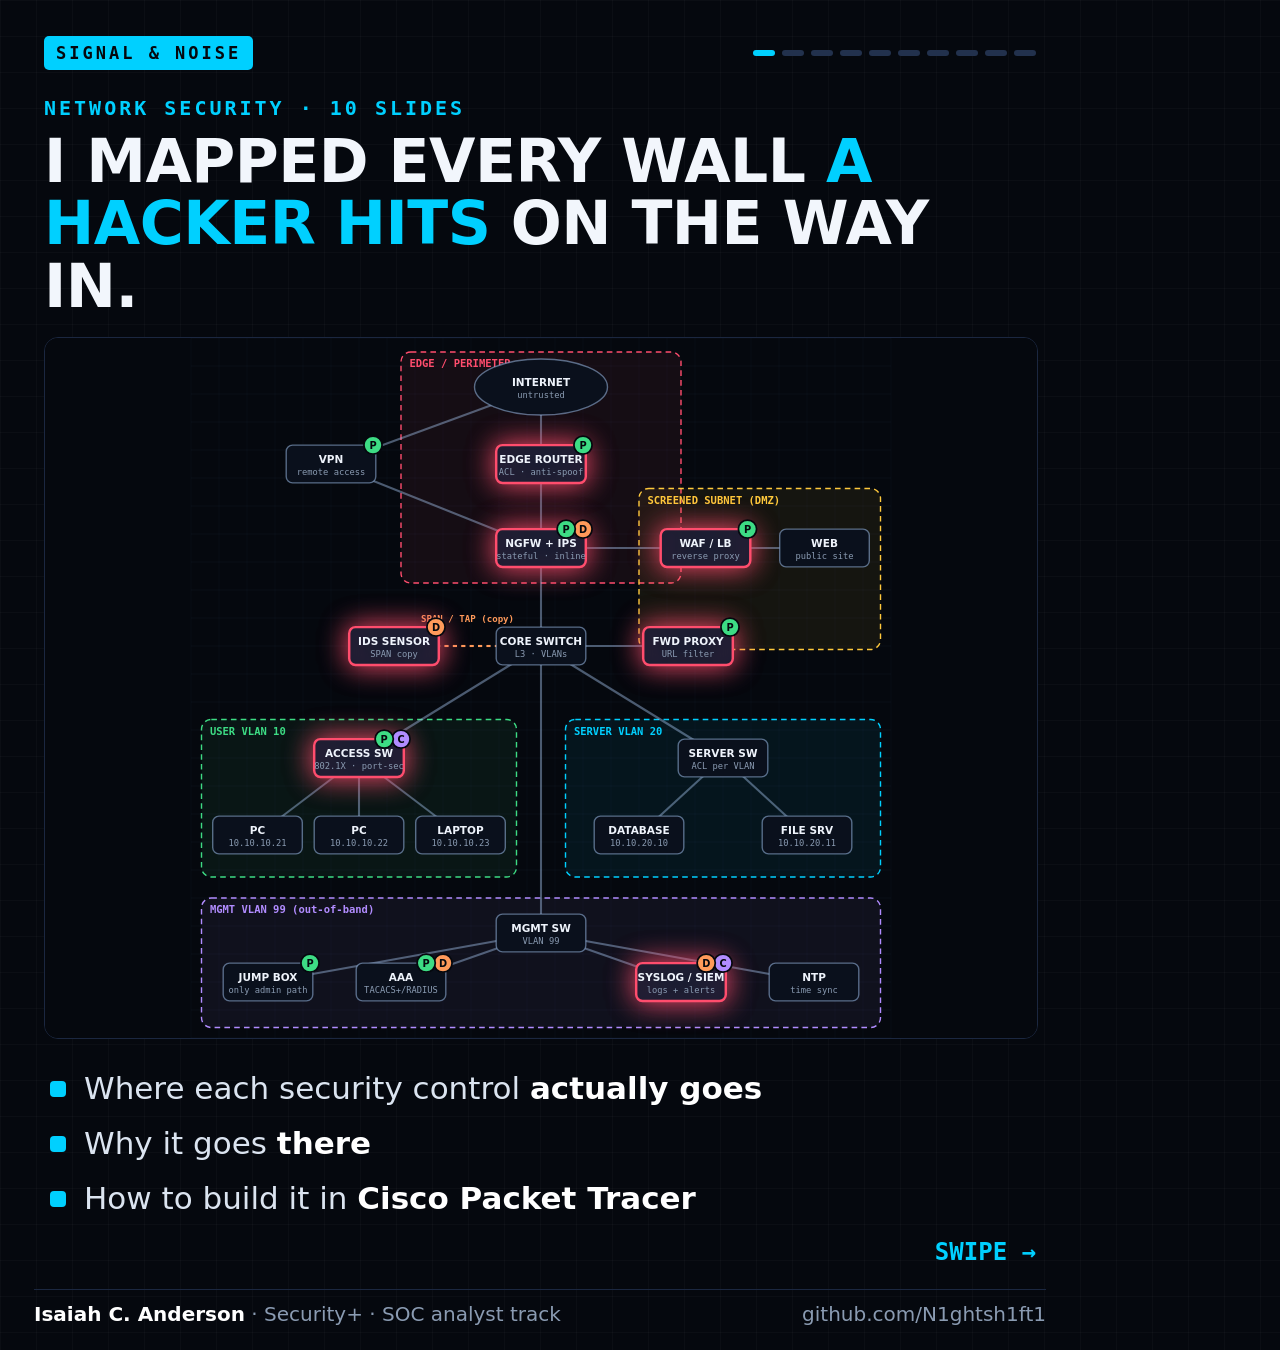
==== render/carousel.html @ 06aa24c0 "Add carousel and Gauntlet video renderers" ====
<!doctype html><html><head><meta charset="utf-8">
<link rel="stylesheet" href="frame.css">
<style>
body{width:1080px;height:1350px;--accent:#00d0ff}
.wrap{padding:36px 44px 0}
.top{display:flex;justify-content:space-between;align-items:center}
.series{font:700 17px "DejaVu Sans Mono",monospace;letter-spacing:3px;color:#05080e;background:var(--accent);padding:7px 12px;border-radius:5px}
.dots{display:flex;gap:7px}.dots i{width:22px;height:6px;border-radius:3px;background:#22314d}.dots i.on{background:var(--accent)}
.kicker{margin-top:26px;font:700 20px "DejaVu Sans Mono",monospace;letter-spacing:3px;color:var(--accent)}
h1{font:900 60px/1.04 "DejaVu Sans Condensed","DejaVu Sans",sans-serif;text-transform:uppercase;margin:10px 0 20px;letter-spacing:-.5px;color:#f2f6fc}
h1 em{font-style:normal;color:var(--accent)}
canvas{display:block;border:1.5px solid #1b2740;border-radius:14px}
ul{list-style:none;margin-top:22px}
li{font-size:31px;line-height:1.32;padding:7px 0 7px 40px;position:relative;color:#dbe4f0}
li:before{content:"";position:absolute;left:6px;top:20px;width:16px;height:16px;border-radius:4px;background:var(--accent)}
li b{color:#fff}
.rule{margin-top:18px;font:700 28px "DejaVu Sans Mono",monospace;color:#05080e;background:var(--accent);display:inline-block;padding:10px 18px;border-radius:8px}
.foot{font-size:20px}
.swipe{position:absolute;right:44px;bottom:84px;font:700 24px "DejaVu Sans Mono",monospace;color:var(--accent)}
.legend{display:grid;gap:22px;margin-top:30px}
.lg{display:flex;gap:26px;align-items:center;border:1.5px solid #1b2740;border-radius:16px;padding:26px 28px;background:rgba(12,18,32,.9)}
.lg .c{flex:none;width:92px;height:92px;border-radius:50%;display:flex;align-items:center;justify-content:center;font:900 50px "DejaVu Sans",sans-serif;color:#05080e}
.lg h3{font:800 36px "DejaVu Sans",sans-serif;color:#fff}.lg p{font-size:27px;color:#b9c6d8;margin-top:6px;line-height:1.3}
table{width:100%;border-collapse:collapse;margin-top:14px}
td{padding:14px 10px;border-bottom:1px solid #1b2740;font-size:28px;vertical-align:top}
td:first-child{color:#fff;font-weight:700;width:34%}
td code{font:23px "DejaVu Sans Mono",monospace;color:#7fe6ff}
pre{margin-top:22px;font:25px/1.5 "DejaVu Sans Mono",monospace;background:#03060c;border:1.5px solid #1b2740;border-radius:12px;padding:16px 20px;color:#cfe3ff}
pre .c{color:#6b7f9e}
.timeline{margin-top:26px;display:grid;gap:24px}
.ev{display:flex;gap:20px;align-items:flex-start;font-size:34px;line-height:1.32}
.ev span{flex:none;font:700 22px "DejaVu Sans Mono",monospace;color:#05080e;background:#ff4d6d;border-radius:6px;padding:6px 10px;margin-top:2px}
.ev.g span{background:#3ddc84}
.big{font:800 38px/1.25 "DejaVu Sans",sans-serif;color:#fff;margin-top:24px}
.tr{display:grid;grid-template-columns:1fr 70px 1fr;gap:16px 10px;align-items:center;margin-top:30px;font-size:32px}
.tr div{border:1.5px solid #1b2740;border-radius:10px;padding:18px 18px;background:rgba(12,18,32,.9)}
.tr .ar{border:0;background:none;text-align:center;color:var(--accent);font-size:34px;padding:0}
.tr .h{border:0;background:none;font:700 18px "DejaVu Sans Mono",monospace;letter-spacing:2px;color:#8a9bb2;padding:0}
.q{margin-top:30px;font:800 40px/1.2 "DejaVu Sans",sans-serif;color:var(--accent)}
.chain{display:flex;align-items:center;gap:8px;margin-top:30px}
.chain div{flex:1;text-align:center;border:2px solid #ff4d6d;border-radius:10px;padding:14px 6px;font:700 19px "DejaVu Sans Mono",monospace;color:#ffd0d8;background:rgba(60,8,20,.6)}
.chain i{color:#ff4d6d;font-style:normal;font-size:28px}
.chain .wall{flex:none;width:12px;align-self:stretch;background:repeating-linear-gradient(45deg,#3ddc84 0 8px,#05080e 8px 14px);border:0;padding:0;border-radius:3px}
.tip{margin-top:26px;border:2px dashed var(--accent);border-radius:12px;padding:18px 22px;font-size:28px;line-height:1.35}
.tip b{color:var(--accent)}
.cta{margin-top:30px;display:flex;gap:16px}.cta div{flex:1;border:1.5px solid #1b2740;border-radius:12px;padding:18px;font-size:26px;text-align:center;background:rgba(12,18,32,.9)}.cta b{display:block;font-size:40px;color:var(--accent)}
</style></head><body>
<div class="wrap" id="w"></div>
<div class="foot"><span><b>Isaiah C. Anderson</b> · Security+ · SOC analyst track</span><span>github.com/N1ghtsh1ft1</span></div>
<script src="../src/topology.js"></script>
<script>
const T=TOPO, ALL=Object.keys(T.N);
const S=[
 {kicker:'NETWORK SECURITY · 10 SLIDES', title:'I mapped every wall <em>a hacker hits</em> on the way in.', canvas:{h:700,o:{types:true,highlight:['edge','fw','waf','acc','ids','siem','proxy'],hiColor:'#ff4d6d'}},
  bullets:['Where each security control <b>actually goes</b>','Why it goes <b>there</b>','How to build it in <b>Cisco Packet Tracer</b>'], swipe:true},
 {kicker:'FIRST, THE 3 JOBS', title:'Every control does <em>one of three jobs.</em>', legend:true},
 {kicker:'LAYER 1 · THE EDGE', title:'Filter early. <em>Filter cheap.</em>', canvas:{h:560,o:{types:true,view:{x:90,y:10,w:820,h:350},show:['inet','vpn','edge','fw'],zones:['edge'],highlight:['edge','vpn'],hiColor:'#ff4d6d',badges:{edge:{t:'DROP spoofed 10.x',c:'#ff4d6d'}}}},
  bullets:['The <b>edge router ACL</b> drops obvious junk first: packets from outside claiming to be <b>private IPs</b>, ports you never use.','<b>VPN</b> lands remote users <b>at the firewall</b>, not straight inside.'], rule:'Cheap filter before the expensive one.'},
 {kicker:'LAYER 2 · FIREWALL + IPS', title:'Inline means <em>it can say no.</em>', canvas:{h:560,o:{types:true,view:{x:90,y:110,w:820,h:400},show:['edge','fw','core','ids','vpn'],zones:['edge'],highlight:['fw'],hiColor:'#3ddc84',badges:{fw:{t:'traffic goes THROUGH',c:'#3ddc84'},ids:{t:'sees a COPY',c:'#ff9a5a'}}}},
  bullets:['<b>IPS = inline</b>. Traffic passes through it, so it can block.','<b>IDS = passive</b>. It watches a SPAN/TAP copy. It alerts, it can’t block.','If the inline box dies: <b>fail-closed</b> (security wins) or <b>fail-open</b> (uptime wins)?']},
 {kicker:'LAYER 3 · SCREENED SUBNET', title:'Public stuff <em>never sits inside.</em>', canvas:{h:540,o:{types:true,view:{x:400,y:180,w:600,h:300},show:['fw','waf','web','core'],zones:['dmz'],highlight:['waf','web'],hiColor:'#ffc93c',badges:{waf:{t:'blocks SQLi / XSS',c:'#ffc93c'}}}},
  bullets:['Anything the internet can reach goes in the <b>DMZ</b>.','The <b>WAF</b> reads web requests, not just ports.','If the web server gets owned, the attacker is <b>stuck in the DMZ</b>, not in your network.']},
 {kicker:'LAYER 4 · INSIDE', title:'No ID, <em>no network.</em>', canvas:{h:560,o:{types:true,view:{x:0,y:400,w:1000,h:390},show:['core','acc','pc1','pc2','pc3','dist','db','file','proxy'],zones:['users','servers'],highlight:['acc','proxy','dist'],hiColor:'#3ddc84',badges:{acc:{t:'802.1X at the port',c:'#3ddc84'},proxy:{t:'stops calls home',c:'#3ddc84'}}}},
  bullets:['<b>NAC / 802.1X</b> checks devices at the switch port. Unknown laptop goes to a quarantine VLAN.','<b>VLANs + ACLs</b> keep users away from servers.','The <b>forward proxy</b> controls what goes <b>out</b> (malware calling home).']},
 {kicker:'LAYER 5 · THE WATCHERS', title:'Detection needs <em>its own lane.</em>', canvas:{h:540,o:{types:true,view:{x:0,y:400,w:1000,h:600},show:['core','ids','msw','jump','aaa','siem','ntp'],zones:['mgmt'],highlight:['ids','siem','jump'],hiColor:'#b18cff'}},
  bullets:['<b>IDS + SIEM</b> collect and correlate. SIEM can also <b>auto-isolate</b> a host (corrective).','<b>Mgmt VLAN</b>: admins only get in through the <b>jump box</b>, logged by <b>AAA</b>.','<b>NTP</b> matters: if clocks disagree, you can’t rebuild the timeline.']},
 {kicker:'REAL STORY · TARGET, 2013', title:'One vendor login. <em>40M cards.</em>', story:true},
 {kicker:'BUILD IT · CISCO PACKET TRACER', title:'Your lab, <em>layer by layer.</em>', pt:true},
 {kicker:'TRADER’S TRANSLATION', title:'Defense in depth = <em>risk management.</em>', trade:true}
];
const n=+new URLSearchParams(location.search).get('s')||1, s=S[n-1], w=document.getElementById('w');
let h=`<div class="top"><span class="series">SIGNAL &amp; NOISE</span><div class="dots">${S.map((_,i)=>`<i class="${i<n?'on':''}"></i>`).join('')}</div></div>
<div class="kicker">${s.kicker}</div><h1>${s.title}</h1>`;
if(s.canvas) h+=`<canvas id="cv" width="992" height="${s.canvas.h}"></canvas>`;
if(s.legend) h+=`<div class="legend">
 <div class="lg"><div class="c" style="background:#3ddc84">P</div><div><h3>Preventive: stops it</h3><p>Firewall rule, ACL, 802.1X, WAF. The door is locked.</p></div></div>
 <div class="lg"><div class="c" style="background:#ff9a5a">D</div><div><h3>Detective: sees it</h3><p>IDS, SIEM, logs. The camera is recording.</p></div></div>
 <div class="lg"><div class="c" style="background:#b18cff">C</div><div><h3>Corrective: fixes it</h3><p>Quarantine VLAN, auto-isolate, restore from backup. Someone changes the locks.</p></div></div></div>
 <div class="big">Weak networks pick one. Strong networks <span style="color:var(--accent)">layer all three</span>. Watch for the P / D / C tags on every slide.</div>`;
if(s.bullets) h+=`<ul>${s.bullets.map(b=>`<li>${b}</li>`).join('')}</ul>`;
if(s.rule) h+=`<div class="rule">${s.rule}</div>`;
if(s.story) h+=`<div class="timeline">
 <div class="ev"><span>STEP 1</span><div>Attackers phish an <b>HVAC contractor</b> and steal its login to Target’s vendor portal.</div></div>
 <div class="ev"><span>STEP 2</span><div>From there they move across the network to the <b>checkout registers</b>. Vendor access wasn’t walled off.</div></div>
 <div class="ev"><span>STEP 3</span><div>Card-stealing malware runs on registers. Security tools <b>raise alerts</b>, but nobody acts in time.</div></div>
 <div class="ev"><span>RESULT</span><div>About <b>40 million cards</b> stolen, plus data on up to 70 million people.</div></div></div>
 <div class="big" style="font-size:34px">Two fixes: <span style="color:#3ddc84">segment vendor access</span> (preventive) and <span style="color:#ff9a5a">make sure someone answers the alerts</span> (detective needs a human).</div>
 <div class="chain"><div>HVAC<br>VENDOR</div><i>→</i><div>VENDOR<br>PORTAL</div><span class="wall"></span><i>→</i><div>INTERNAL<br>NETWORK</div><i>→</i><div>CHECKOUT<br>REGISTERS</div></div>
 <div style="font-size:24px;color:#8a9bb2;margin-top:10px">Green line = where a segment wall should have stopped them.</div>`;
if(s.pt) h+=`<table>
 <tr><td>Edge ACL</td><td>ISR router: <code>ip access-list extended EDGE-IN</code></td></tr>
 <tr><td>Firewall</td><td>ASA 5506-X: <code>nameif</code> + <code>security-level</code></td></tr>
 <tr><td>IDS</td><td>Sniffer device on the core link</td></tr>
 <tr><td>NAC stand-in</td><td>2960 switch: <code>port-security</code></td></tr>
 <tr><td>AAA · Syslog · NTP</td><td>Server device, turn on each service</td></tr></table>
<pre><span class="c">! drop spoofed private IPs at the edge</span>
deny ip 10.0.0.0 0.255.255.255 any
deny ip 192.168.0.0 0.0.255.255 any
permit ip any any
<span class="c">! one device per access port</span>
switchport port-security maximum 1
switchport port-security violation shutdown</pre>
<div style="font-size:28px;color:#8a9bb2;margin-top:18px">Full step-by-step guide on my GitHub → signal-and-noise/labs</div>
 <div class="tip"><b>Try it:</b> switch Packet Tracer to <b>Simulation mode</b>, send a ping from outside with a 10.x source, and watch the edge router drop it.</div>`;
if(s.trade) h+=`<div class="tr">
 <div class="h">NETWORK</div><div class="h"></div><div class="h">TRADING</div>
 <div>Edge ACL drops junk</div><div class="ar">=</div><div>Pre-trade checklist skips bad setups</div>
 <div>Segmentation / VLANs</div><div class="ar">=</div><div>Position size per trade</div>
 <div>IDS / SIEM alerts</div><div class="ar">=</div><div>Price alerts + trade journal</div>
 <div>Auto-isolate a host</div><div class="ar">=</div><div>Stop-loss + daily loss limit</div></div>
 <div class="big" style="font-size:33px">No single layer is perfect. That’s the point. You stack them so one miss isn’t the end.</div>
 <div class="q">Small business, one budget: which layer do you buy first?</div>
 <div class="cta"><div><b>01</b>Comment your pick</div><div><b>02</b>Save for your next lab</div><div><b>03</b>Follow for the next layer</div></div>`;
if(s.swipe) h+=`<div class="swipe">SWIPE →</div>`;
w.innerHTML=h;
if(s.canvas){const c=document.getElementById('cv'); T.draw(c.getContext('2d'),c.width,c.height,s.canvas.o);}
document.body.style.setProperty('--accent',['#00d0ff','#00d0ff','#ff6b8a','#3ddc84','#ffc93c','#3ddc84','#b18cff','#ff4d6d','#00d0ff','#ffc93c'][n-1]);
window.TOTAL=S.length; window.done=true;
</script></body></html>
---- render/frame.css ----
*{box-sizing:border-box;margin:0;padding:0}
:root{--accent:#00d0ff}
body{background:#05080e;color:#dbe4f0;font-family:"DejaVu Sans Condensed","DejaVu Sans",sans-serif;overflow:hidden;position:relative;
 background-image:linear-gradient(rgba(255,255,255,.022) 1px,transparent 1px),linear-gradient(90deg,rgba(255,255,255,.022) 1px,transparent 1px);background-size:36px 36px}
.topbar{display:flex;justify-content:space-between;align-items:center;font:700 17px "DejaVu Sans Mono",monospace;letter-spacing:3px}
.series{color:#05080e;background:var(--accent);padding:7px 12px;border-radius:5px}
.no{color:var(--accent);border:1.5px solid var(--accent);padding:6px 12px;border-radius:5px}
.foot{position:absolute;left:34px;right:34px;bottom:24px;display:flex;justify-content:space-between;font-size:17px;color:#8a9bb2;border-top:1.5px solid #1b2740;padding-top:12px}
.foot b{color:#fff}
/* design-tool frame around the art */
.frame{position:relative;border:1.5px solid #22314d;border-radius:12px;overflow:hidden;background:#05080e;display:flex}
.frame .side{width:var(--side);flex:none;border-right:1.5px solid #1b2740;padding:16px 14px;font:13px "DejaVu Sans Mono",monospace;color:#8a9bb2;display:flex;flex-direction:column;gap:12px;background:rgba(8,12,22,.95)}
.frame .side h4{color:#fff;font:700 15px "DejaVu Sans Mono",monospace;letter-spacing:2px}
.frame .side .concept{color:var(--accent);font-size:13px;line-height:1.35}
.frame .side .blurb{font:italic 14px/1.45 "DejaVu Serif",serif;color:#b9c6d8}
.frame .kv{display:flex;justify-content:space-between;border-bottom:1px dashed #1b2740;padding:3px 0}
.frame .kv span:last-child{color:#e8eef8}
.frame .tags{display:flex;flex-wrap:wrap;gap:6px}
.frame .tags span{border:1px solid #33476b;border-radius:20px;padding:2px 8px;font-size:11.5px;color:#b9c6d8}
.frame .btns{display:flex;gap:6px;margin-top:auto}
.frame .btns span{flex:1;text-align:center;border:1px solid var(--accent);color:var(--accent);border-radius:5px;padding:5px 0;font-weight:700;letter-spacing:1px}
.frame .btns span.f{background:var(--accent);color:#05080e}
.frame .stage{position:relative;flex:1;display:flex;align-items:center;justify-content:center}
.frame canvas{display:block}
.frame .phase{position:absolute;left:12px;top:12px;font:700 14px "DejaVu Sans Mono",monospace;letter-spacing:2px;color:#05080e;background:var(--accent);padding:5px 9px;border-radius:4px}
.frame .seed{position:absolute;right:12px;top:12px;font:13px "DejaVu Sans Mono",monospace;color:#8a9bb2;background:rgba(5,8,14,.75);padding:4px 8px;border-radius:4px}
.frame .param{display:flex;flex-direction:column;gap:3px}
.frame .bar{height:4px;background:#1b2740;border-radius:2px;overflow:hidden}.frame .bar i{display:block;height:100%;background:var(--accent)}
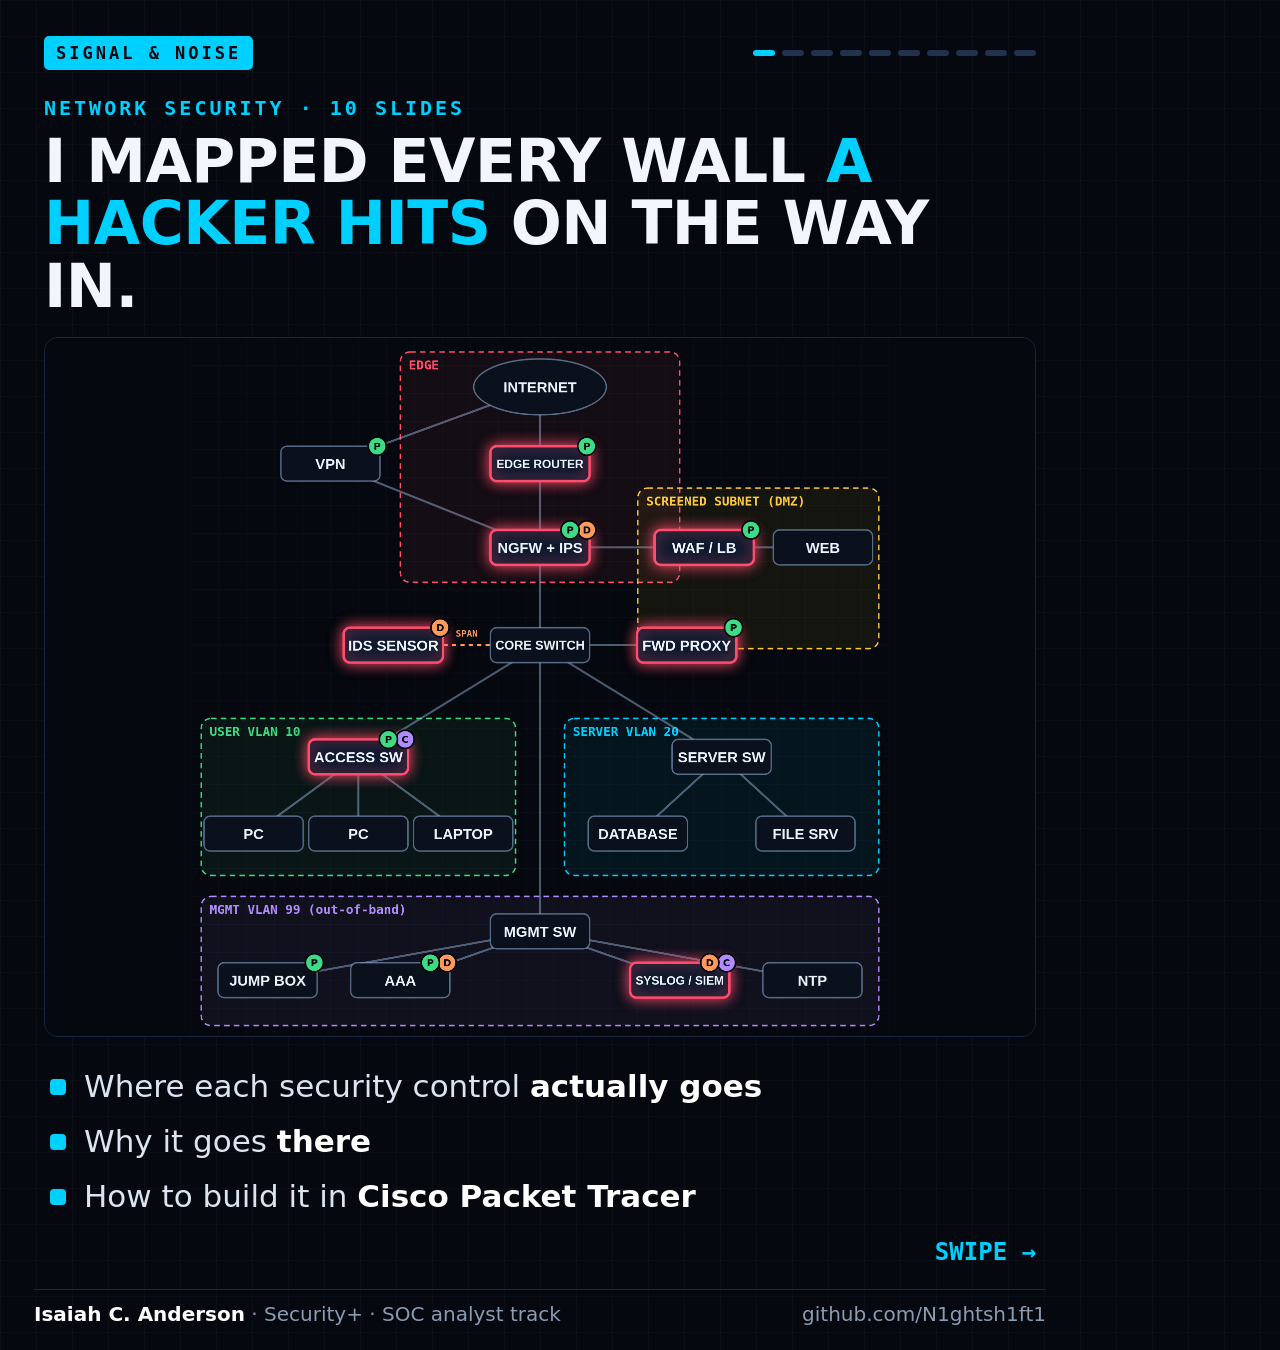
==== commit eb2f538b: "Add DARPA video renderer, 2x carousel render" ====
--- a/render/carousel.html
+++ b/render/carousel.html
@@ -51,7 +51,7 @@
 <script>
 const T=TOPO, ALL=Object.keys(T.N);
 const S=[
- {kicker:'NETWORK SECURITY · 10 SLIDES', title:'I mapped every wall <em>a hacker hits</em> on the way in.', canvas:{h:700,o:{types:true,highlight:['edge','fw','waf','acc','ids','siem','proxy'],hiColor:'#ff4d6d'}},
+ {kicker:'NETWORK SECURITY · 10 SLIDES', title:'I mapped every wall <em>a hacker hits</em> on the way in.', canvas:{h:700,o:{big:true,types:true,highlight:['edge','fw','waf','acc','ids','siem','proxy'],hiColor:'#ff4d6d'}},
   bullets:['Where each security control <b>actually goes</b>','Why it goes <b>there</b>','How to build it in <b>Cisco Packet Tracer</b>'], swipe:true},
  {kicker:'FIRST, THE 3 JOBS', title:'Every control does <em>one of three jobs.</em>', legend:true},
  {kicker:'LAYER 1 · THE EDGE', title:'Filter early. <em>Filter cheap.</em>', canvas:{h:560,o:{types:true,view:{x:90,y:10,w:820,h:350},show:['inet','vpn','edge','fw'],zones:['edge'],highlight:['edge','vpn'],hiColor:'#ff4d6d',badges:{edge:{t:'DROP spoofed 10.x',c:'#ff4d6d'}}}},
@@ -60,9 +60,9 @@
   bullets:['<b>IPS = inline</b>. Traffic passes through it, so it can block.','<b>IDS = passive</b>. It watches a SPAN/TAP copy. It alerts, it can’t block.','If the inline box dies: <b>fail-closed</b> (security wins) or <b>fail-open</b> (uptime wins)?']},
  {kicker:'LAYER 3 · SCREENED SUBNET', title:'Public stuff <em>never sits inside.</em>', canvas:{h:540,o:{types:true,view:{x:400,y:180,w:600,h:300},show:['fw','waf','web','core'],zones:['dmz'],highlight:['waf','web'],hiColor:'#ffc93c',badges:{waf:{t:'blocks SQLi / XSS',c:'#ffc93c'}}}},
   bullets:['Anything the internet can reach goes in the <b>DMZ</b>.','The <b>WAF</b> reads web requests, not just ports.','If the web server gets owned, the attacker is <b>stuck in the DMZ</b>, not in your network.']},
- {kicker:'LAYER 4 · INSIDE', title:'No ID, <em>no network.</em>', canvas:{h:560,o:{types:true,view:{x:0,y:400,w:1000,h:390},show:['core','acc','pc1','pc2','pc3','dist','db','file','proxy'],zones:['users','servers'],highlight:['acc','proxy','dist'],hiColor:'#3ddc84',badges:{acc:{t:'802.1X at the port',c:'#3ddc84'},proxy:{t:'stops calls home',c:'#3ddc84'}}}},
+ {kicker:'LAYER 4 · INSIDE', title:'No ID, <em>no network.</em>', canvas:{h:560,o:{big:true,types:true,view:{x:0,y:400,w:1000,h:390},show:['core','acc','pc1','pc2','pc3','dist','db','file','proxy'],zones:['users','servers'],highlight:['acc','proxy','dist'],hiColor:'#3ddc84',badges:{acc:{t:'802.1X at the port',c:'#3ddc84'},proxy:{t:'stops calls home',c:'#3ddc84'}}}},
   bullets:['<b>NAC / 802.1X</b> checks devices at the switch port. Unknown laptop goes to a quarantine VLAN.','<b>VLANs + ACLs</b> keep users away from servers.','The <b>forward proxy</b> controls what goes <b>out</b> (malware calling home).']},
- {kicker:'LAYER 5 · THE WATCHERS', title:'Detection needs <em>its own lane.</em>', canvas:{h:540,o:{types:true,view:{x:0,y:400,w:1000,h:600},show:['core','ids','msw','jump','aaa','siem','ntp'],zones:['mgmt'],highlight:['ids','siem','jump'],hiColor:'#b18cff'}},
+ {kicker:'LAYER 5 · THE WATCHERS', title:'Detection needs <em>its own lane.</em>', canvas:{h:540,o:{big:true,types:true,view:{x:0,y:400,w:1000,h:600},show:['core','ids','msw','jump','aaa','siem','ntp'],zones:['mgmt'],highlight:['ids','siem','jump'],hiColor:'#b18cff'}},
   bullets:['<b>IDS + SIEM</b> collect and correlate. SIEM can also <b>auto-isolate</b> a host (corrective).','<b>Mgmt VLAN</b>: admins only get in through the <b>jump box</b>, logged by <b>AAA</b>.','<b>NTP</b> matters: if clocks disagree, you can’t rebuild the timeline.']},
  {kicker:'REAL STORY · TARGET, 2013', title:'One vendor login. <em>40M cards.</em>', story:true},
  {kicker:'BUILD IT · CISCO PACKET TRACER', title:'Your lab, <em>layer by layer.</em>', pt:true},
@@ -71,7 +71,7 @@
 const n=+new URLSearchParams(location.search).get('s')||1, s=S[n-1], w=document.getElementById('w');
 let h=`<div class="top"><span class="series">SIGNAL &amp; NOISE</span><div class="dots">${S.map((_,i)=>`<i class="${i<n?'on':''}"></i>`).join('')}</div></div>
 <div class="kicker">${s.kicker}</div><h1>${s.title}</h1>`;
-if(s.canvas) h+=`<canvas id="cv" width="992" height="${s.canvas.h}"></canvas>`;
+if(s.canvas) h+=`<canvas id="cv" width="${992*2}" height="${s.canvas.h*2}" style="width:992px;height:${s.canvas.h}px"></canvas>`;
 if(s.legend) h+=`<div class="legend">
  <div class="lg"><div class="c" style="background:#3ddc84">P</div><div><h3>Preventive: stops it</h3><p>Firewall rule, ACL, 802.1X, WAF. The door is locked.</p></div></div>
  <div class="lg"><div class="c" style="background:#ff9a5a">D</div><div><h3>Detective: sees it</h3><p>IDS, SIEM, logs. The camera is recording.</p></div></div>
